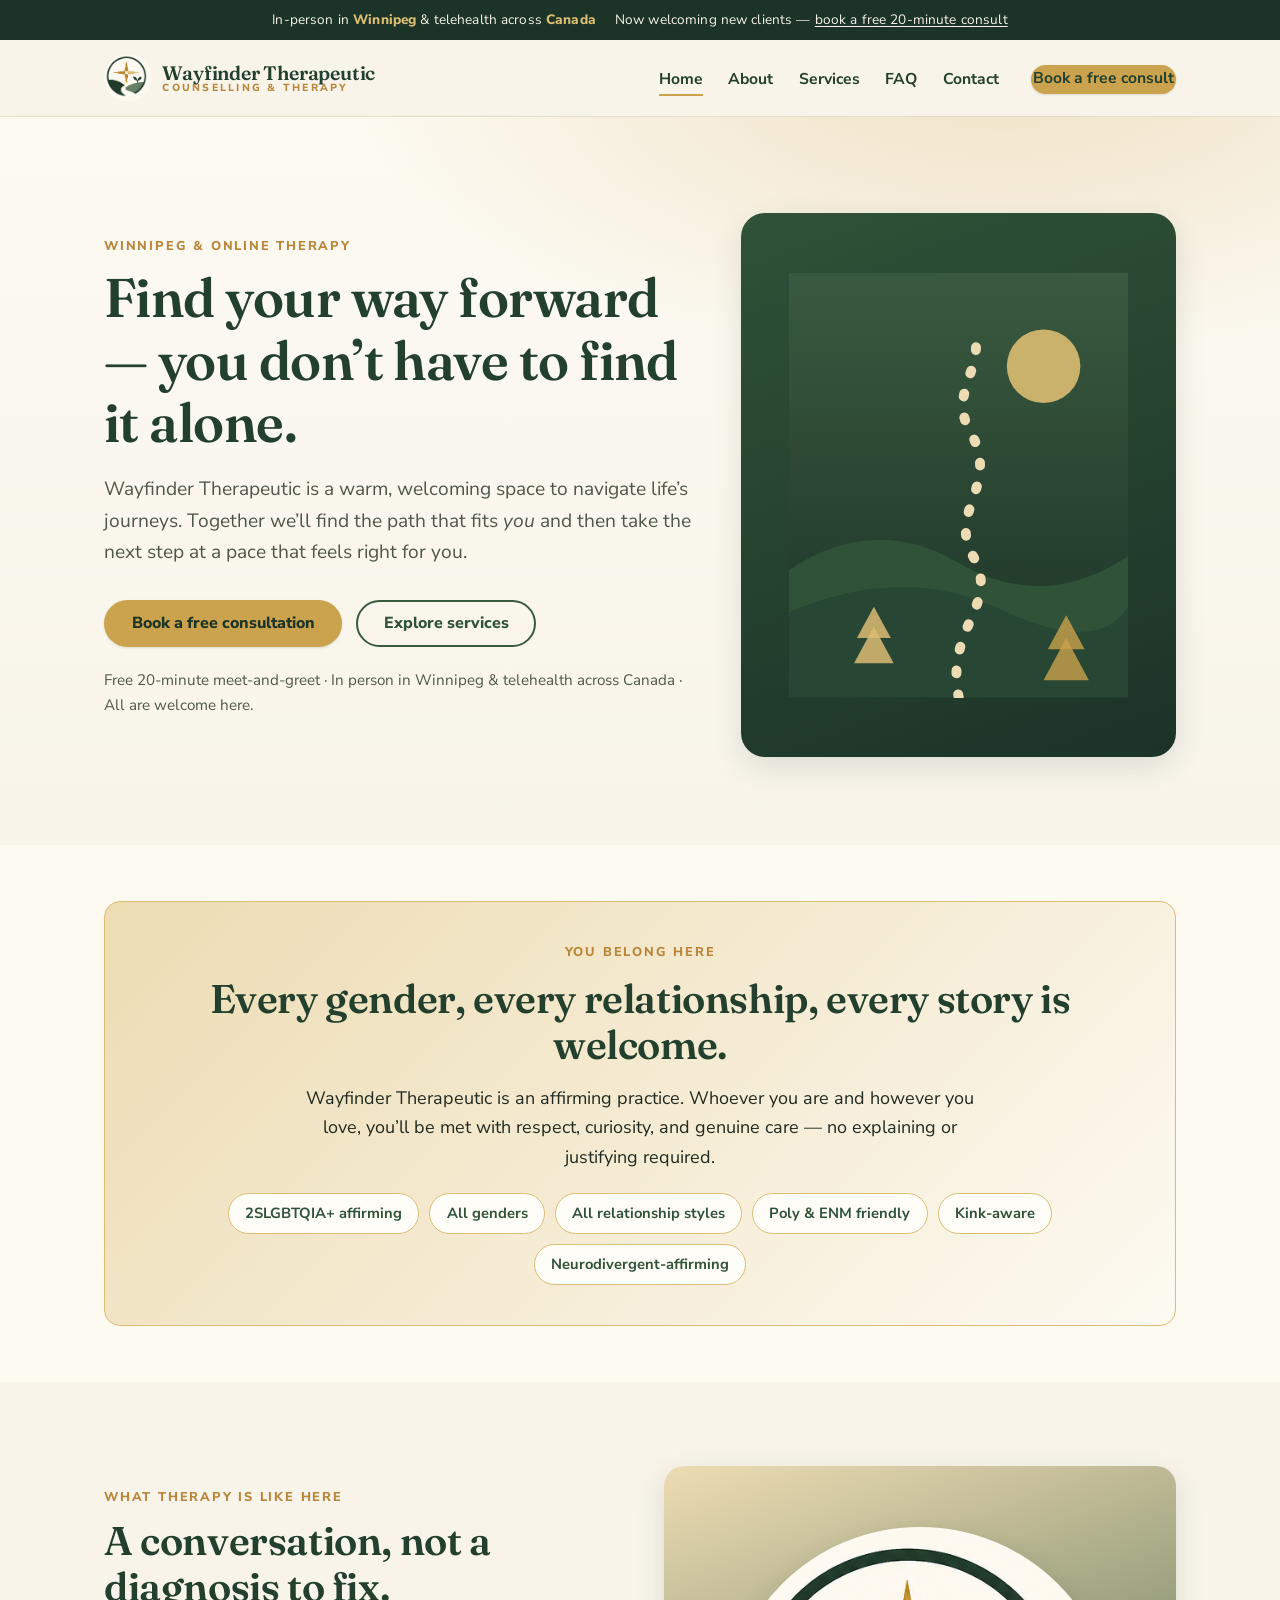
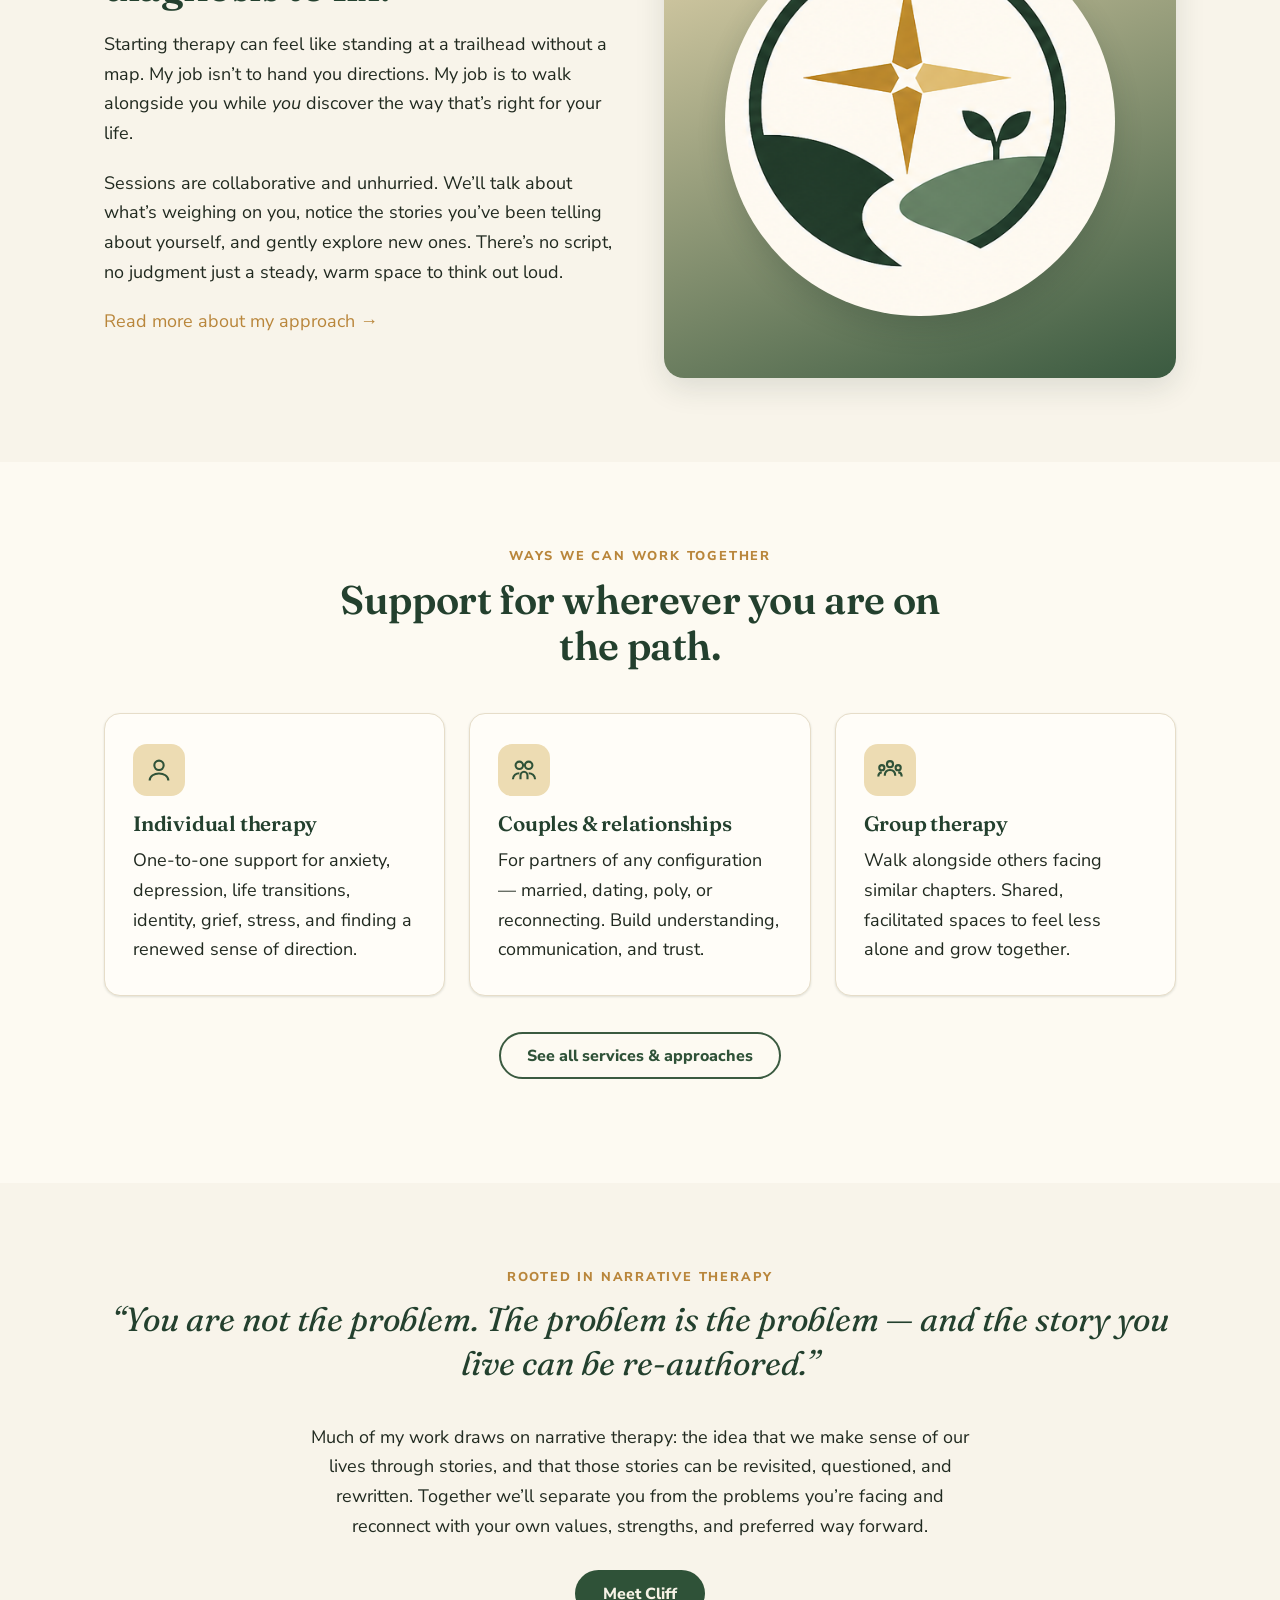
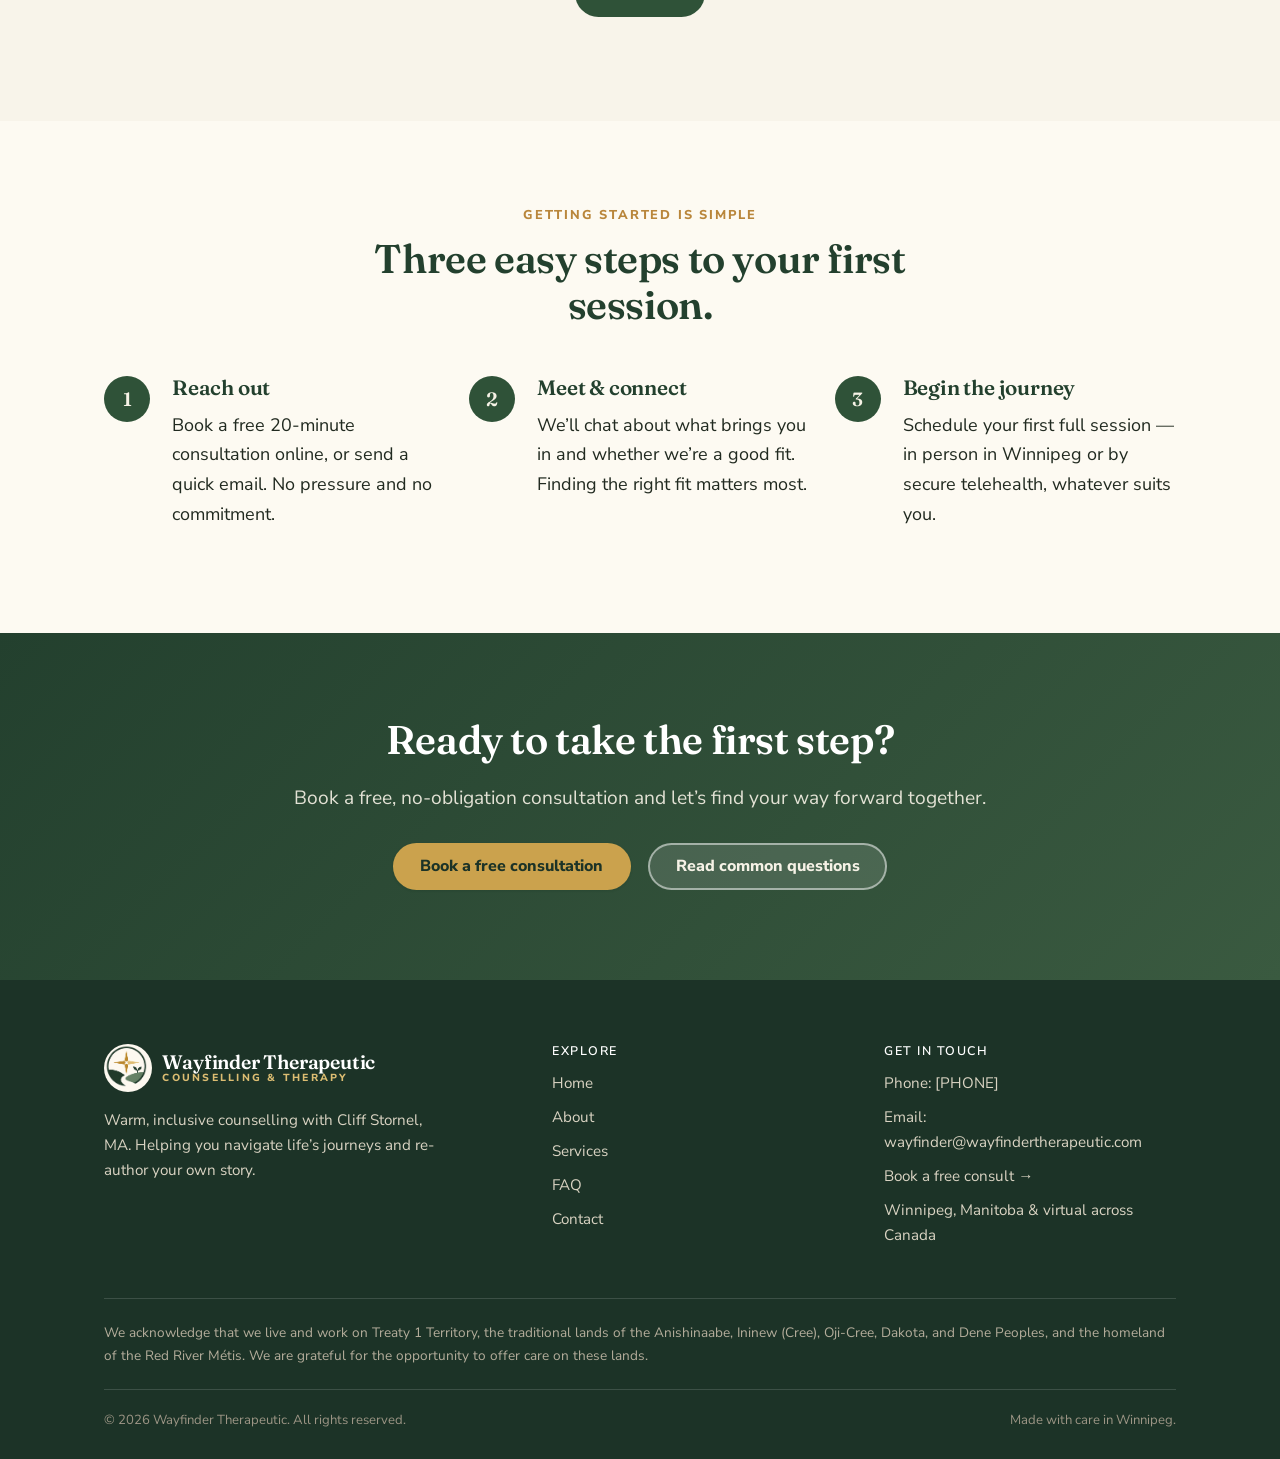
==== index.html @ 777e9e6a "Add files via upload" ====
<!DOCTYPE html>
<html lang="en">
<head>
<meta charset="utf-8">
<meta name="viewport" content="width=device-width, initial-scale=1">
<title>Wayfinder Therapeutic | Counselling in Winnipeg & Online</title>
<meta name="description" content="Warm, inclusive counselling with Cliff Stornel, MA. Find your way forward with individual, couples, and group therapy — in person in Winnipeg or through virtual and telehealth services across Canada. Book a free consultation.">
<link rel="preconnect" href="https://fonts.googleapis.com">
<link rel="preconnect" href="https://fonts.gstatic.com" crossorigin>
<link href="https://fonts.googleapis.com/css2?family=Fraunces:ital,opsz,wght@0,9..144,400;0,9..144,500;0,9..144,600;1,9..144,500&family=Nunito+Sans:wght@400;600;700;800&display=swap" rel="stylesheet">
<link rel="stylesheet" href="css/styles.css">
<link rel="icon" type="image/png" href="Images/wayfinder-therapeutic-emblem-v1.png">
</head>
<body>

<!-- ===== Top bar ===== -->
<div class="topbar">
  <div class="container">
    <span>In-person in <strong>Winnipeg</strong> &amp; telehealth across <strong>Canada</strong></span>
    <span>Now welcoming new clients — <a href="contact.html">book a free 20-minute consult</a></span>
  </div>
</div>

<!-- ===== Header ===== -->
<header class="site-header">
  <div class="container nav">
    <a class="brand" href="index.html" aria-label="Wayfinder Therapeutic home">
      <img class="logo" src="Images/wayfinder-therapeutic-emblem-v1.png" alt="">
      <span class="brand-text">
        <span class="brand-name">Wayfinder Therapeutic</span>
        <span class="brand-tag">Counselling &amp; Therapy</span>
      </span>
    </a>

    <nav aria-label="Primary">
      <button class="nav-toggle" aria-label="Toggle menu" aria-controls="nav-links" aria-expanded="false">
        <svg width="26" height="26" viewBox="0 0 24 24" fill="none" stroke="currentColor" stroke-width="2.2" stroke-linecap="round"><line x1="3" y1="6" x2="21" y2="6"/><line x1="3" y1="12" x2="21" y2="12"/><line x1="3" y1="18" x2="21" y2="18"/></svg>
      </button>
      <ul class="nav-links" id="nav-links">
        <li><a href="index.html">Home</a></li>
        <li><a href="about.html">About</a></li>
        <li><a href="services.html">Services</a></li>
        <li><a href="faq.html">FAQ</a></li>
        <li><a href="contact.html">Contact</a></li>
        <li class="nav-cta"><a class="btn btn-primary" href="contact.html">Book a free consult</a></li>
      </ul>
    </nav>
  </div>
</header>

<main>

<!-- ===== Hero ===== -->
<section class="hero">
  <div class="container hero-grid">
    <div>
      <p class="eyebrow">Winnipeg &amp; Online Therapy</p>
      <h1>Find your way forward — you don&rsquo;t have to find it alone.</h1>
      <p class="lead">Wayfinder Therapeutic is a warm, welcoming space to navigate life&rsquo;s journeys. Together we&rsquo;ll find the path that fits <em>you</em> and then take the next step at a pace that feels right for you.</p>
      <div class="hero-actions">
        <a class="btn btn-primary" href="contact.html">Book a free consultation</a>
        <a class="btn btn-outline" href="services.html">Explore services</a>
      </div>
      <p class="hero-note">Free 20-minute meet-and-greet · In person in Winnipeg &amp; telehealth across Canada · All are welcome here.</p>
    </div>
    <div class="hero-art" aria-hidden="true">
      <!-- Trail / wayfinding motif -->
      <svg viewBox="0 0 240 300" xmlns="http://www.w3.org/2000/svg">
        <defs>
          <linearGradient id="sky" x1="0" y1="0" x2="0" y2="1">
            <stop offset="0" stop-color="#3a5a40"/>
            <stop offset="1" stop-color="#1c3327"/>
          </linearGradient>
        </defs>
        <rect width="240" height="300" fill="url(#sky)"/>
        <circle cx="180" cy="66" r="26" fill="#dcbd72" opacity=".9"/>
        <!-- distant hills -->
        <path d="M0 210 Q60 170 120 205 T240 200 V300 H0 Z" fill="#2f5238"/>
        <path d="M0 240 Q80 205 150 238 T240 235 V300 H0 Z" fill="#274634"/>
        <!-- winding trail -->
        <path d="M120 300 C110 250 150 235 130 200 C112 168 150 150 128 112 C112 84 140 66 130 40"
              fill="none" stroke="#eddcb3" stroke-width="7" stroke-linecap="round" stroke-dasharray="2 15"/>
        <!-- trees -->
        <g fill="#dcbd72">
          <path d="M60 250 l14 26 h-28 z" opacity=".85"/>
          <path d="M60 236 l12 22 h-24 z" opacity=".85"/>
        </g>
        <g fill="#cba24d">
          <path d="M196 258 l16 30 h-32 z" opacity=".8"/>
          <path d="M196 242 l13 24 h-26 z" opacity=".8"/>
        </g>
      </svg>
    </div>
  </div>
</section>

<!-- ===== Visibility / inclusive statement ===== -->
<section class="section-sm bg-soft">
  <div class="container">
    <div class="visibility">
      <p class="eyebrow mb-0">You belong here</p>
      <h2 style="margin:.3em 0 .4em;">Every gender, every relationship, every story is welcome.</h2>
      <p class="measure mx-auto" style="margin-bottom:0;">Wayfinder Therapeutic is an affirming practice. Whoever you are and however you love, you&rsquo;ll be met with respect, curiosity, and genuine care — no explaining or justifying required.</p>
      <div class="badges">
        <span class="badge">2SLGBTQIA+ affirming</span>
        <span class="badge">All genders</span>
        <span class="badge">All relationship styles</span>
        <span class="badge">Poly &amp; ENM friendly</span>
        <span class="badge">Kink-aware</span>
        <span class="badge">Neurodivergent-affirming</span>
      </div>
    </div>
  </div>
</section>

<!-- ===== What therapy is like ===== -->
<section class="bg-cream">
  <div class="container split">
    <div>
      <p class="eyebrow">What therapy is like here</p>
      <h2>A conversation, not a diagnosis to fix.</h2>
      <p>Starting therapy can feel like standing at a trailhead without a map. My job isn&rsquo;t to hand you directions. My job is to walk alongside you while <em>you</em> discover the way that&rsquo;s right for your life.</p>
      <p>Sessions are collaborative and unhurried. We&rsquo;ll talk about what&rsquo;s weighing on you, notice the stories you&rsquo;ve been telling about yourself, and gently explore new ones. There&rsquo;s no script, no judgment just a steady, warm space to think out loud.</p>
      <p><a href="about.html">Read more about my approach &rarr;</a></p>
    </div>
    <div class="split-art">
      <img class="therapy-logo" src="Images/wayfinder-therapeutic-emblem-v1.png" alt="Wayfinder Therapeutic emblem">
    </div>
  </div>
</section>

<!-- ===== Services preview ===== -->
<section class="bg-soft">
  <div class="container">
    <div class="section-head center" style="margin-bottom:44px;">
      <p class="eyebrow">Ways we can work together</p>
      <h2>Support for wherever you are on the path.</h2>
    </div>
    <div class="grid grid-3">
      <div class="card">
        <div class="card-icon" aria-hidden="true">
          <svg viewBox="0 0 24 24" fill="none" stroke="currentColor" stroke-width="1.8"><circle cx="12" cy="8" r="4"/><path d="M4 21c0-4 4-6 8-6s8 2 8 6"/></svg>
        </div>
        <h3>Individual therapy</h3>
        <p>One-to-one support for anxiety, depression, life transitions, identity, grief, stress, and finding a renewed sense of direction.</p>
      </div>
      <div class="card">
        <div class="card-icon" aria-hidden="true">
          <svg viewBox="0 0 24 24" fill="none" stroke="currentColor" stroke-width="1.8"><circle cx="8" cy="8" r="3.2"/><circle cx="16" cy="8" r="3.2"/><path d="M2.5 20c0-3.4 2.8-5.2 5.5-5.2M21.5 20c0-3.4-2.8-5.2-5.5-5.2"/><path d="M12 13.5c1.6 0 3 1.6 3 3.5v3M12 13.5c-1.6 0-3 1.6-3 3.5v3"/></svg>
        </div>
        <h3>Couples &amp; relationships</h3>
        <p>For partners of any configuration — married, dating, poly, or reconnecting. Build understanding, communication, and trust.</p>
      </div>
      <div class="card">
        <div class="card-icon" aria-hidden="true">
          <svg viewBox="0 0 24 24" fill="none" stroke="currentColor" stroke-width="1.8"><circle cx="12" cy="7" r="2.6"/><circle cx="5" cy="10" r="2.2"/><circle cx="19" cy="10" r="2.2"/><path d="M12 12c2.8 0 4.5 2 4.5 5M12 12c-2.8 0-4.5 2-4.5 5M5 14c-1.8 0-3 1.4-3 3.5M19 14c1.8 0 3 1.4 3 3.5"/></svg>
        </div>
        <h3>Group therapy</h3>
        <p>Walk alongside others facing similar chapters. Shared, facilitated spaces to feel less alone and grow together.</p>
      </div>
    </div>
    <p class="center" style="margin-top:36px;"><a class="btn btn-outline" href="services.html">See all services &amp; approaches</a></p>
  </div>
</section>

<!-- ===== Approach / narrative ===== -->
<section class="bg-cream">
  <div class="container center">
    <div class="section-head center mx-auto">
      <p class="eyebrow">Rooted in narrative therapy</p>
    </div>
    <p class="pullquote measure mx-auto">&ldquo;You are not the problem. The problem is the problem — and the story you live can be re-authored.&rdquo;</p>
    <p class="measure mx-auto" style="margin-top:1.4em;">Much of my work draws on narrative therapy: the idea that we make sense of our lives through stories, and that those stories can be revisited, questioned, and rewritten. Together we&rsquo;ll separate you from the problems you&rsquo;re facing and reconnect with your own values, strengths, and preferred way forward.</p>
    <p style="margin-top:1.6em;"><a class="btn btn-solid" href="about.html">Meet Cliff</a></p>
  </div>
</section>

<!-- ===== Steps ===== -->
<section class="bg-soft">
  <div class="container">
    <div class="section-head center mx-auto" style="margin-bottom:48px;">
      <p class="eyebrow">Getting started is simple</p>
      <h2>Three easy steps to your first session.</h2>
    </div>
    <div class="grid grid-3 steps">
      <div class="step">
        <h3>Reach out</h3>
        <p>Book a free 20-minute consultation online, or send a quick email. No pressure and no commitment.</p>
      </div>
      <div class="step">
        <h3>Meet &amp; connect</h3>
        <p>We&rsquo;ll chat about what brings you in and whether we&rsquo;re a good fit. Finding the right fit matters most.</p>
      </div>
      <div class="step">
        <h3>Begin the journey</h3>
        <p>Schedule your first full session — in person in Winnipeg or by secure telehealth, whatever suits you.</p>
      </div>
    </div>
  </div>
</section>

<!-- ===== CTA band ===== -->
<section class="bg-band cta-band">
  <div class="container">
    <h2>Ready to take the first step?</h2>
    <p class="lead measure mx-auto" style="color:rgba(246,242,230,.9);">Book a free, no-obligation consultation and let&rsquo;s find your way forward together.</p>
    <div style="margin-top:1.2em;">
      <a class="btn btn-primary" href="contact.html">Book a free consultation</a>
      <a class="btn btn-ghost-light" href="faq.html">Read common questions</a>
    </div>
  </div>
</section>

</main>

<!-- ===== Footer ===== -->
<footer class="site-footer">
  <div class="container">
    <div class="footer-grid">
      <div>
        <a class="brand" href="index.html" style="margin-bottom:16px;">
          <img class="logo" src="Images/wayfinder-therapeutic-emblem-v1.png" alt="">
          <span class="brand-text"><span class="brand-name">Wayfinder Therapeutic</span><span class="brand-tag">Counselling &amp; Therapy</span></span>
        </a>
        <p style="max-width:38ch;">Warm, inclusive counselling with Cliff Stornel, MA. Helping you navigate life&rsquo;s journeys and re-author your own story.</p>
      </div>
      <div>
        <h4>Explore</h4>
        <ul class="footer-links">
          <li><a href="index.html">Home</a></li>
          <li><a href="about.html">About</a></li>
          <li><a href="services.html">Services</a></li>
          <li><a href="faq.html">FAQ</a></li>
          <li><a href="contact.html">Contact</a></li>
        </ul>
      </div>
      <div>
        <h4>Get in touch</h4>
        <ul class="footer-links">
          <li>Phone: <a href="tel:+10000000000">[PHONE]</a></li>
          <li>Email: <a href="mailto:wayfinder@wayfindertherapeutic.com">wayfinder@wayfindertherapeutic.com</a></li>
          <li><a href="contact.html">Book a free consult &rarr;</a></li>
          <li>Winnipeg, Manitoba &amp; virtual across Canada</li>
        </ul>
      </div>
    </div>
    <p class="footer-ack">We acknowledge that we live and work on Treaty 1 Territory, the traditional lands of the Anishinaabe, Ininew (Cree), Oji-Cree, Dakota, and Dene Peoples, and the homeland of the Red River Métis. We are grateful for the opportunity to offer care on these lands.</p>
    <div class="footer-bottom">
      <span>&copy; 2026 Wayfinder Therapeutic. All rights reserved.</span>
      <span>Made with care in Winnipeg.</span>
    </div>
  </div>
</footer>

<script src="js/main.js"></script>
</body>
</html>
---- css/styles.css ----
/* ============================================================
   Wayfinder Therapeutic — shared styles
   Palette: Forest & Gold (deep forest green + warm gold/sand)
   ============================================================ */

:root {
  /* Brand colors */
  --forest-900: #1c3327;
  --forest-800: #23402e;
  --forest-700: #2f5238;
  --forest-600: #3a5a40;
  --forest-500: #4a6d51;
  --gold-600:   #b9863b;
  --gold-500:   #cba24d;
  --gold-400:   #dcbd72;
  --gold-200:   #eddcb3;

  /* Neutrals / surfaces */
  --cream:      #f8f4ea;
  --cream-soft: #fdfaf2;
  --card:       #fffdf8;
  --line:       #e6ddc9;

  /* Text */
  --ink:        #212a20;
  --ink-soft:   #4f574a;
  --ink-invert: #f6f2e6;

  /* Effects */
  --shadow-sm: 0 1px 3px rgba(28, 51, 39, .08), 0 1px 2px rgba(28, 51, 39, .06);
  --shadow-md: 0 10px 30px rgba(28, 51, 39, .12);
  --radius:    16px;
  --radius-sm: 10px;
  --maxw:      1120px;

  --font-serif: "Fraunces", Georgia, "Times New Roman", serif;
  --font-sans:  "Nunito Sans", -apple-system, BlinkMacSystemFont, "Segoe UI", Roboto, Helvetica, Arial, sans-serif;
}

/* ---------- Base ---------- */
* { box-sizing: border-box; }

html { scroll-behavior: smooth; }

body {
  margin: 0;
  font-family: var(--font-sans);
  color: var(--ink);
  background: var(--cream);
  line-height: 1.65;
  font-size: 18px;
  -webkit-font-smoothing: antialiased;
}

h1, h2, h3, h4 {
  font-family: var(--font-serif);
  font-weight: 600;
  color: var(--forest-800);
  line-height: 1.15;
  margin: 0 0 .5em;
  letter-spacing: -0.01em;
}

h1 { font-size: clamp(2.1rem, 5vw, 3.4rem); }
h2 { font-size: clamp(1.7rem, 3.6vw, 2.5rem); }
h3 { font-size: 1.3rem; }

p { margin: 0 0 1.1em; }

a { color: var(--gold-600); text-decoration: none; }
a:hover { text-decoration: underline; }

img { max-width: 100%; display: block; }

.container {
  width: 100%;
  max-width: var(--maxw);
  margin: 0 auto;
  padding: 0 24px;
}

.eyebrow {
  font-family: var(--font-sans);
  text-transform: uppercase;
  letter-spacing: .14em;
  font-size: .8rem;
  font-weight: 800;
  color: var(--gold-600);
  margin: 0 0 .8em;
}

.lead { font-size: 1.2rem; color: var(--ink-soft); }

.center { text-align: center; }
.measure { max-width: 62ch; }
.measure-narrow { max-width: 48ch; }
.mx-auto { margin-left: auto; margin-right: auto; }

/* ---------- Buttons ---------- */
.btn {
  display: inline-flex;
  align-items: center;
  gap: .5em;
  font-family: var(--font-sans);
  font-weight: 800;
  font-size: 1rem;
  padding: .85em 1.6em;
  border-radius: 999px;
  border: 2px solid transparent;
  cursor: pointer;
  transition: transform .15s ease, background .2s ease, color .2s ease, box-shadow .2s ease;
  text-decoration: none;
  line-height: 1;
}
.btn:hover { text-decoration: none; transform: translateY(-2px); }

.btn-primary {
  background: var(--gold-500);
  color: var(--forest-900);
  box-shadow: var(--shadow-sm);
}
.btn-primary:hover { background: var(--gold-400); }

.btn-solid {
  background: var(--forest-700);
  color: var(--ink-invert);
}
.btn-solid:hover { background: var(--forest-600); }

.btn-outline {
  background: transparent;
  color: var(--forest-700);
  border-color: var(--forest-600);
}
.btn-outline:hover { background: var(--forest-700); color: var(--ink-invert); }

.btn-ghost-light {
  background: rgba(255,255,255,.12);
  color: var(--ink-invert);
  border-color: rgba(255,255,255,.5);
}
.btn-ghost-light:hover { background: rgba(255,255,255,.22); }

/* ---------- Top bar ---------- */
.topbar {
  background: var(--forest-900);
  color: var(--ink-invert);
  font-size: .85rem;
  letter-spacing: .01em;
}
.topbar .container {
  display: flex;
  flex-wrap: wrap;
  gap: .4em 1.4em;
  align-items: center;
  justify-content: center;
  padding-top: 9px;
  padding-bottom: 9px;
  text-align: center;
}
.topbar strong { color: var(--gold-400); font-weight: 800; }
.topbar a { color: var(--ink-invert); text-decoration: underline; text-underline-offset: 2px; }

/* ---------- Header / Nav ---------- */
.site-header {
  position: sticky;
  top: 0;
  z-index: 50;
  background: rgba(248, 244, 234, .92);
  backdrop-filter: blur(8px);
  border-bottom: 1px solid var(--line);
}
.nav {
  display: flex;
  align-items: center;
  justify-content: space-between;
  gap: 1rem;
  padding-top: 14px;
  padding-bottom: 14px;
}
.brand {
  display: flex;
  align-items: center;
  gap: .65rem;
  text-decoration: none;
  color: var(--forest-800);
}
.brand:hover { text-decoration: none; }
.brand .logo {
  width: 48px;
  height: 48px;
  flex: none;
  object-fit: cover;
  border-radius: 50%;
}
.brand-text { display: flex; flex-direction: column; line-height: 1.05; }
.brand-name {
  font-family: var(--font-serif);
  font-weight: 600;
  font-size: 1.22rem;
  color: var(--forest-800);
  letter-spacing: -0.01em;
}
.brand-tag {
  font-size: .64rem;
  text-transform: uppercase;
  letter-spacing: .22em;
  color: var(--gold-600);
  font-weight: 800;
}

.nav-links {
  display: flex;
  align-items: center;
  gap: 1.6rem;
  list-style: none;
  margin: 0;
  padding: 0;
}
.nav-links a {
  color: var(--forest-800);
  font-weight: 700;
  font-size: .98rem;
  text-decoration: none;
  padding: .3em 0;
  border-bottom: 2px solid transparent;
}
.nav-links a:hover { border-bottom-color: var(--gold-500); text-decoration: none; }
.nav-links a.active { border-bottom-color: var(--gold-500); }

.nav-cta { margin-left: .4rem; }

.nav-toggle {
  display: none;
  background: none;
  border: 0;
  cursor: pointer;
  padding: 8px;
  color: var(--forest-800);
}
.nav-toggle svg { display: block; }

/* ---------- Sections ---------- */
section { padding: 84px 0; }
.section-sm { padding: 56px 0; }
.bg-cream { background: var(--cream); }
.bg-soft  { background: var(--cream-soft); }
.bg-forest{ background: var(--forest-800); color: var(--ink-invert); }
.bg-forest h1, .bg-forest h2, .bg-forest h3 { color: #fff; }
.bg-band  { background: linear-gradient(135deg, var(--forest-800), var(--forest-600)); color: var(--ink-invert); }
.bg-band h2 { color: #fff; }

.section-head { max-width: 60ch; }
.section-head.center { margin-left: auto; margin-right: auto; }

/* ---------- Hero ---------- */
.hero {
  position: relative;
  padding: 96px 0 88px;
  background:
    radial-gradient(1100px 500px at 78% -8%, rgba(203,162,77,.28), transparent 60%),
    linear-gradient(180deg, var(--cream-soft), var(--cream));
  overflow: hidden;
}
.hero-grid {
  display: grid;
  grid-template-columns: 1.15fr .85fr;
  gap: 48px;
  align-items: center;
}
.hero h1 { margin-bottom: .35em; }
.hero .lead { margin-bottom: 1.6em; }
.hero-actions { display: flex; flex-wrap: wrap; gap: 14px; }
.hero-note { margin-top: 1.4em; font-size: .95rem; color: var(--ink-soft); }

.hero-art {
  position: relative;
  aspect-ratio: 4 / 5;
  border-radius: 24px;
  background: linear-gradient(160deg, var(--forest-700), var(--forest-900));
  box-shadow: var(--shadow-md);
  display: grid;
  place-items: center;
  overflow: hidden;
}
.hero-art svg { width: 78%; height: auto; }

/* ---------- Cards / grids ---------- */
.grid { display: grid; gap: 24px; }
.grid-3 { grid-template-columns: repeat(3, 1fr); }
.grid-2 { grid-template-columns: repeat(2, 1fr); }

.card {
  background: var(--card);
  border: 1px solid var(--line);
  border-radius: var(--radius);
  padding: 30px 28px;
  box-shadow: var(--shadow-sm);
}
.card h3 { margin-top: .2em; }
.card p:last-child { margin-bottom: 0; }

.card-icon {
  width: 52px; height: 52px;
  border-radius: 14px;
  background: var(--gold-200);
  color: var(--forest-700);
  display: grid; place-items: center;
  margin-bottom: 16px;
}
.card-icon svg { width: 28px; height: 28px; }

/* Feature list with checkmarks */
.check-list { list-style: none; margin: 0; padding: 0; }
.check-list li {
  position: relative;
  padding-left: 2em;
  margin-bottom: .8em;
}
.check-list li::before {
  content: "";
  position: absolute;
  left: 0; top: .35em;
  width: 20px; height: 20px;
  background: var(--gold-500);
  border-radius: 50%;
  box-shadow: inset 0 0 0 2px var(--gold-500);
}
.check-list li::after {
  content: "";
  position: absolute;
  left: 6px; top: .58em;
  width: 8px; height: 4px;
  border-left: 2px solid var(--forest-900);
  border-bottom: 2px solid var(--forest-900);
  transform: rotate(-45deg);
}

/* Inclusive / visibility statement */
.visibility {
  background: linear-gradient(135deg, var(--gold-200), var(--cream-soft));
  border: 1px solid var(--gold-400);
  border-radius: var(--radius);
  padding: 40px;
  text-align: center;
}
.badges {
  display: flex;
  flex-wrap: wrap;
  gap: 10px;
  justify-content: center;
  margin-top: 20px;
}
.badge {
  background: var(--card);
  border: 1px solid var(--gold-400);
  color: var(--forest-700);
  border-radius: 999px;
  padding: .5em 1.1em;
  font-weight: 700;
  font-size: .92rem;
}

/* Steps */
.steps { counter-reset: step; }
.step { position: relative; padding-left: 68px; }
.step::before {
  counter-increment: step;
  content: counter(step);
  position: absolute;
  left: 0; top: 0;
  width: 46px; height: 46px;
  border-radius: 50%;
  background: var(--forest-700);
  color: var(--ink-invert);
  font-family: var(--font-serif);
  font-weight: 600;
  display: grid; place-items: center;
  font-size: 1.2rem;
}

/* Split two-column content */
.split {
  display: grid;
  grid-template-columns: 1fr 1fr;
  gap: 48px;
  align-items: center;
}
.split-art {
  aspect-ratio: 1/1;
  border-radius: 20px;
  background: linear-gradient(160deg, var(--gold-200), var(--forest-600));
  box-shadow: var(--shadow-md);
  display: grid; place-items: center;
  overflow: hidden;
}
.split-art svg { width: 62%; height: auto; }
.split-art .therapy-logo {
  width: 76%;
  height: auto;
  border-radius: 50%;
  box-shadow: 0 12px 28px rgba(28, 51, 39, .2);
}

/* Stat / pull quote */
.pullquote {
  font-family: var(--font-serif);
  font-size: clamp(1.5rem, 3vw, 2.1rem);
  color: var(--forest-800);
  line-height: 1.3;
  font-style: italic;
}

/* ---------- FAQ accordion ---------- */
.faq-list { max-width: 780px; margin: 0 auto; }
.faq-item {
  background: var(--card);
  border: 1px solid var(--line);
  border-radius: var(--radius-sm);
  margin-bottom: 14px;
  overflow: hidden;
}
.faq-q {
  width: 100%;
  text-align: left;
  background: none;
  border: 0;
  cursor: pointer;
  font-family: var(--font-serif);
  font-size: 1.15rem;
  font-weight: 600;
  color: var(--forest-800);
  padding: 20px 56px 20px 24px;
  position: relative;
}
.faq-q::after {
  content: "+";
  position: absolute;
  right: 22px; top: 50%;
  transform: translateY(-50%);
  font-family: var(--font-sans);
  font-size: 1.6rem;
  color: var(--gold-600);
  transition: transform .2s ease;
  line-height: 1;
}
.faq-item.open .faq-q::after { transform: translateY(-50%) rotate(45deg); }
.faq-a {
  max-height: 0;
  overflow: hidden;
  transition: max-height .3s ease;
}
.faq-a-inner { padding: 0 24px 22px; color: var(--ink-soft); }
.faq-a p:last-child { margin-bottom: 0; }

/* ---------- Contact ---------- */
.contact-grid {
  display: grid;
  grid-template-columns: 1fr 1fr;
  gap: 40px;
}
.contact-methods { list-style: none; margin: 0 0 24px; padding: 0; }
.contact-methods li {
  display: flex;
  gap: 16px;
  align-items: flex-start;
  padding: 16px 0;
  border-bottom: 1px solid var(--line);
}
.contact-methods li:last-child { border-bottom: 0; }
.contact-methods .ci {
  flex: none;
  width: 44px; height: 44px;
  border-radius: 12px;
  background: var(--gold-200);
  color: var(--forest-700);
  display: grid; place-items: center;
}
.contact-methods .ci svg { width: 22px; height: 22px; }
.contact-methods .cl { font-weight: 800; color: var(--forest-800); display: block; }

.placeholder {
  background: var(--gold-200);
  border-radius: 4px;
  padding: 0 .35em;
  font-weight: 700;
  color: var(--gold-600);
}

.form-panel {
  background: var(--card);
  border: 1px solid var(--line);
  border-radius: var(--radius);
  padding: 32px;
  box-shadow: var(--shadow-sm);
}
.field { margin-bottom: 18px; }
.field label { display: block; font-weight: 700; margin-bottom: 6px; font-size: .95rem; }
.field input, .field textarea {
  width: 100%;
  font-family: inherit;
  font-size: 1rem;
  padding: 12px 14px;
  border: 1px solid var(--line);
  border-radius: 10px;
  background: var(--cream-soft);
  color: var(--ink);
}
.field input:focus, .field textarea:focus {
  outline: 2px solid var(--gold-500);
  outline-offset: 1px;
  border-color: var(--gold-500);
}
.field textarea { min-height: 130px; resize: vertical; }

/* ---------- CTA band ---------- */
.cta-band { text-align: center; }
.cta-band .btn { margin: 6px; }

/* ---------- Page hero (interior) ---------- */
.page-hero {
  background:
    radial-gradient(900px 420px at 85% -20%, rgba(203,162,77,.25), transparent 60%),
    linear-gradient(180deg, var(--cream-soft), var(--cream));
  padding: 72px 0 56px;
  border-bottom: 1px solid var(--line);
}
.page-hero .lead { max-width: 58ch; }

/* ---------- Footer ---------- */
.site-footer {
  background: var(--forest-900);
  color: #d9d3c2;
  padding: 64px 0 28px;
  font-size: .95rem;
}
.footer-grid {
  display: grid;
  grid-template-columns: 1.4fr 1fr 1fr;
  gap: 40px;
  margin-bottom: 40px;
}
.site-footer h4 {
  color: #fff;
  font-family: var(--font-sans);
  text-transform: uppercase;
  letter-spacing: .12em;
  font-size: .78rem;
  margin-bottom: 1em;
}
.site-footer a { color: var(--gold-400); }
.site-footer .brand-name { color: #fff; }
.site-footer .brand-tag { color: var(--gold-400); }
.footer-links { list-style: none; margin: 0; padding: 0; }
.footer-links li { margin-bottom: .6em; }
.footer-links a { color: #d9d3c2; }
.footer-links a:hover { color: #fff; }
.footer-ack {
  border-top: 1px solid rgba(255,255,255,.14);
  padding-top: 22px;
  font-size: .85rem;
  color: #b4ad9b;
  line-height: 1.7;
}
.footer-bottom {
  display: flex;
  flex-wrap: wrap;
  gap: 8px 20px;
  justify-content: space-between;
  border-top: 1px solid rgba(255,255,255,.14);
  padding-top: 20px;
  margin-top: 22px;
  font-size: .82rem;
  color: #9c9585;
}

/* ---------- Utilities ---------- */
.mt-0 { margin-top: 0; }
.mb-0 { margin-bottom: 0; }
.stack > * + * { margin-top: 1rem; }

/* ---------- Responsive ---------- */
@media (max-width: 900px) {
  body { font-size: 17px; }
  section { padding: 64px 0; }
  .hero { padding: 64px 0 56px; }
  .hero-grid { grid-template-columns: 1fr; gap: 36px; }
  .hero-art { max-width: 360px; margin: 0 auto; width: 100%; }
  .split { grid-template-columns: 1fr; gap: 32px; }
  .split-art { max-width: 380px; margin: 0 auto; width: 100%; }
  .grid-3 { grid-template-columns: 1fr; }
  .grid-2 { grid-template-columns: 1fr; }
  .contact-grid { grid-template-columns: 1fr; gap: 32px; }
  .footer-grid { grid-template-columns: 1fr; gap: 28px; }

  .nav-toggle { display: inline-flex; }
  .nav-links {
    position: absolute;
    top: 100%;
    left: 0; right: 0;
    flex-direction: column;
    align-items: stretch;
    gap: 0;
    background: var(--cream-soft);
    border-bottom: 1px solid var(--line);
    box-shadow: var(--shadow-md);
    padding: 8px 24px 20px;
    display: none;
  }
  .nav-links.open { display: flex; }
  .nav-links a { padding: 12px 0; border-bottom: 1px solid var(--line); }
  .nav-links a:hover { border-bottom-color: var(--line); }
  .nav-links .nav-cta { margin: 14px 0 0; }
  .nav-links .nav-cta .btn { width: 100%; justify-content: center; }
}

@media (prefers-reduced-motion: reduce) {
  * { scroll-behavior: auto; }
  .btn:hover { transform: none; }
}
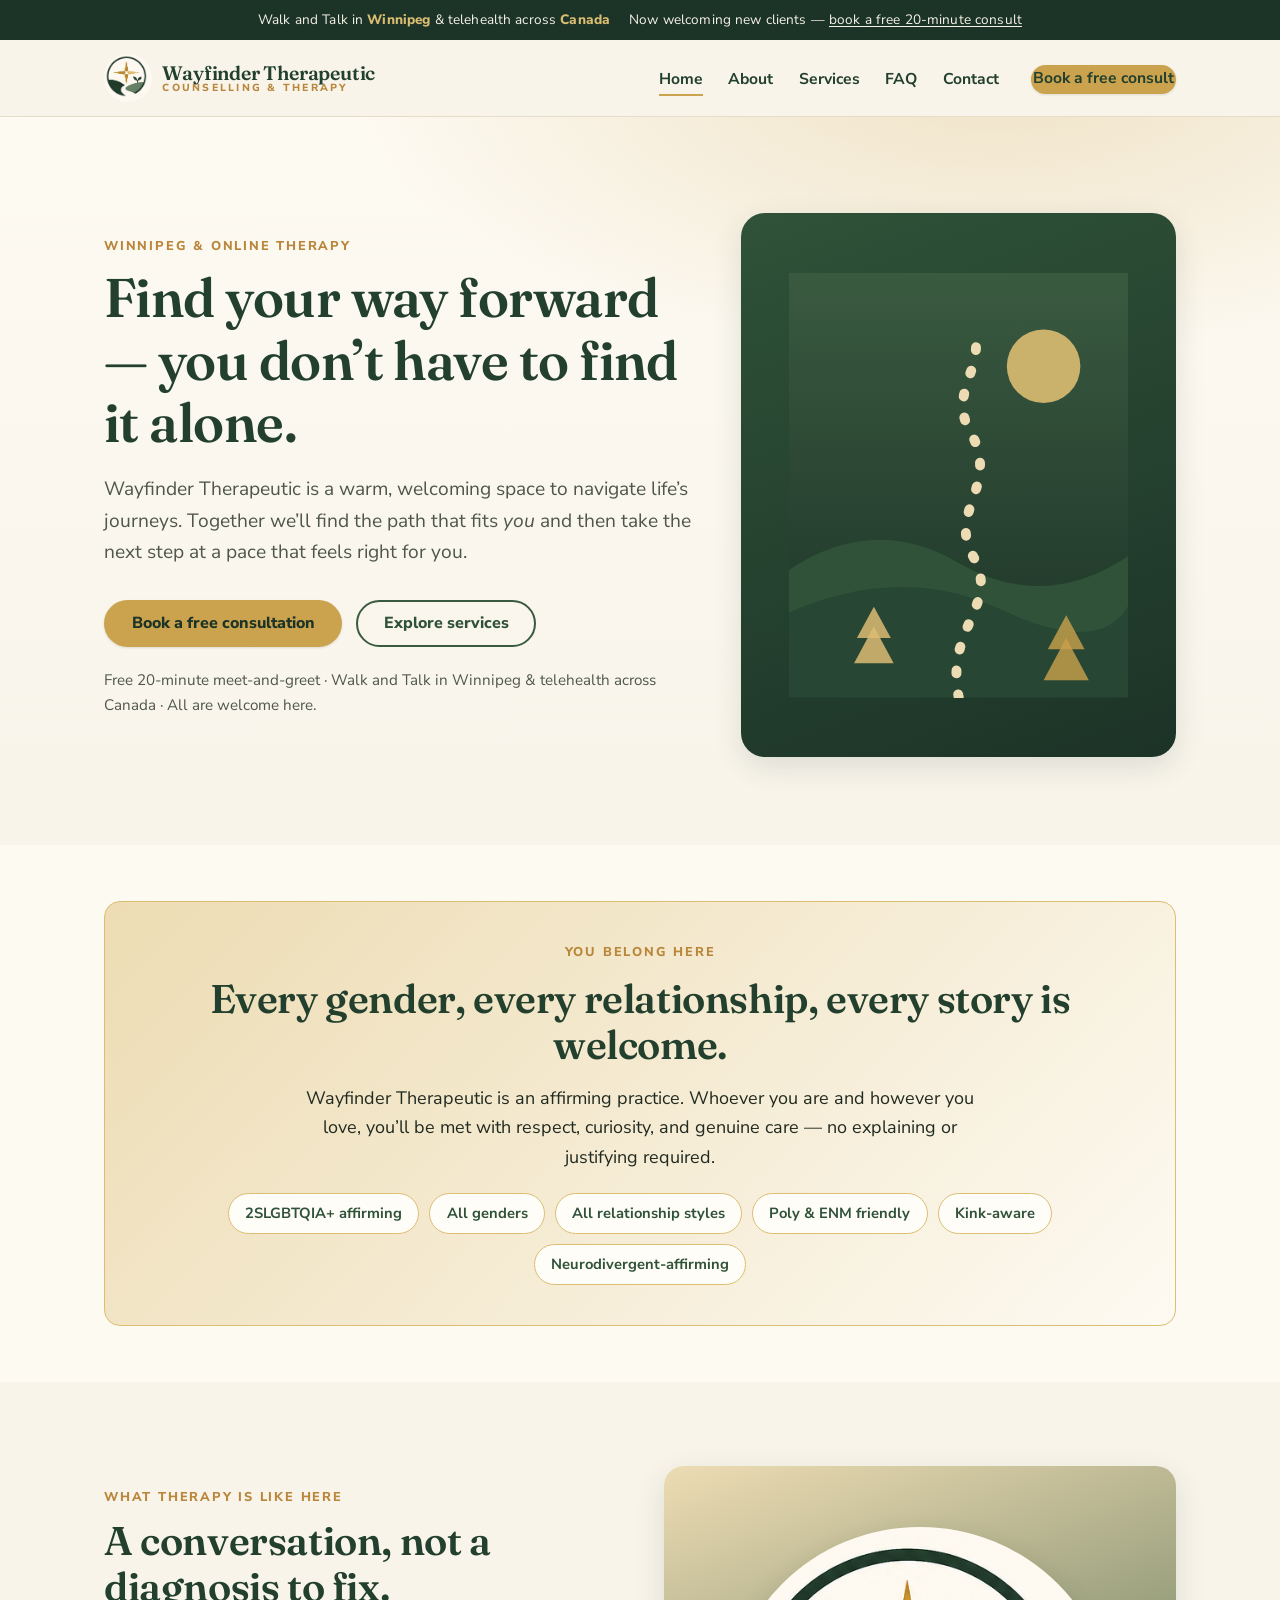
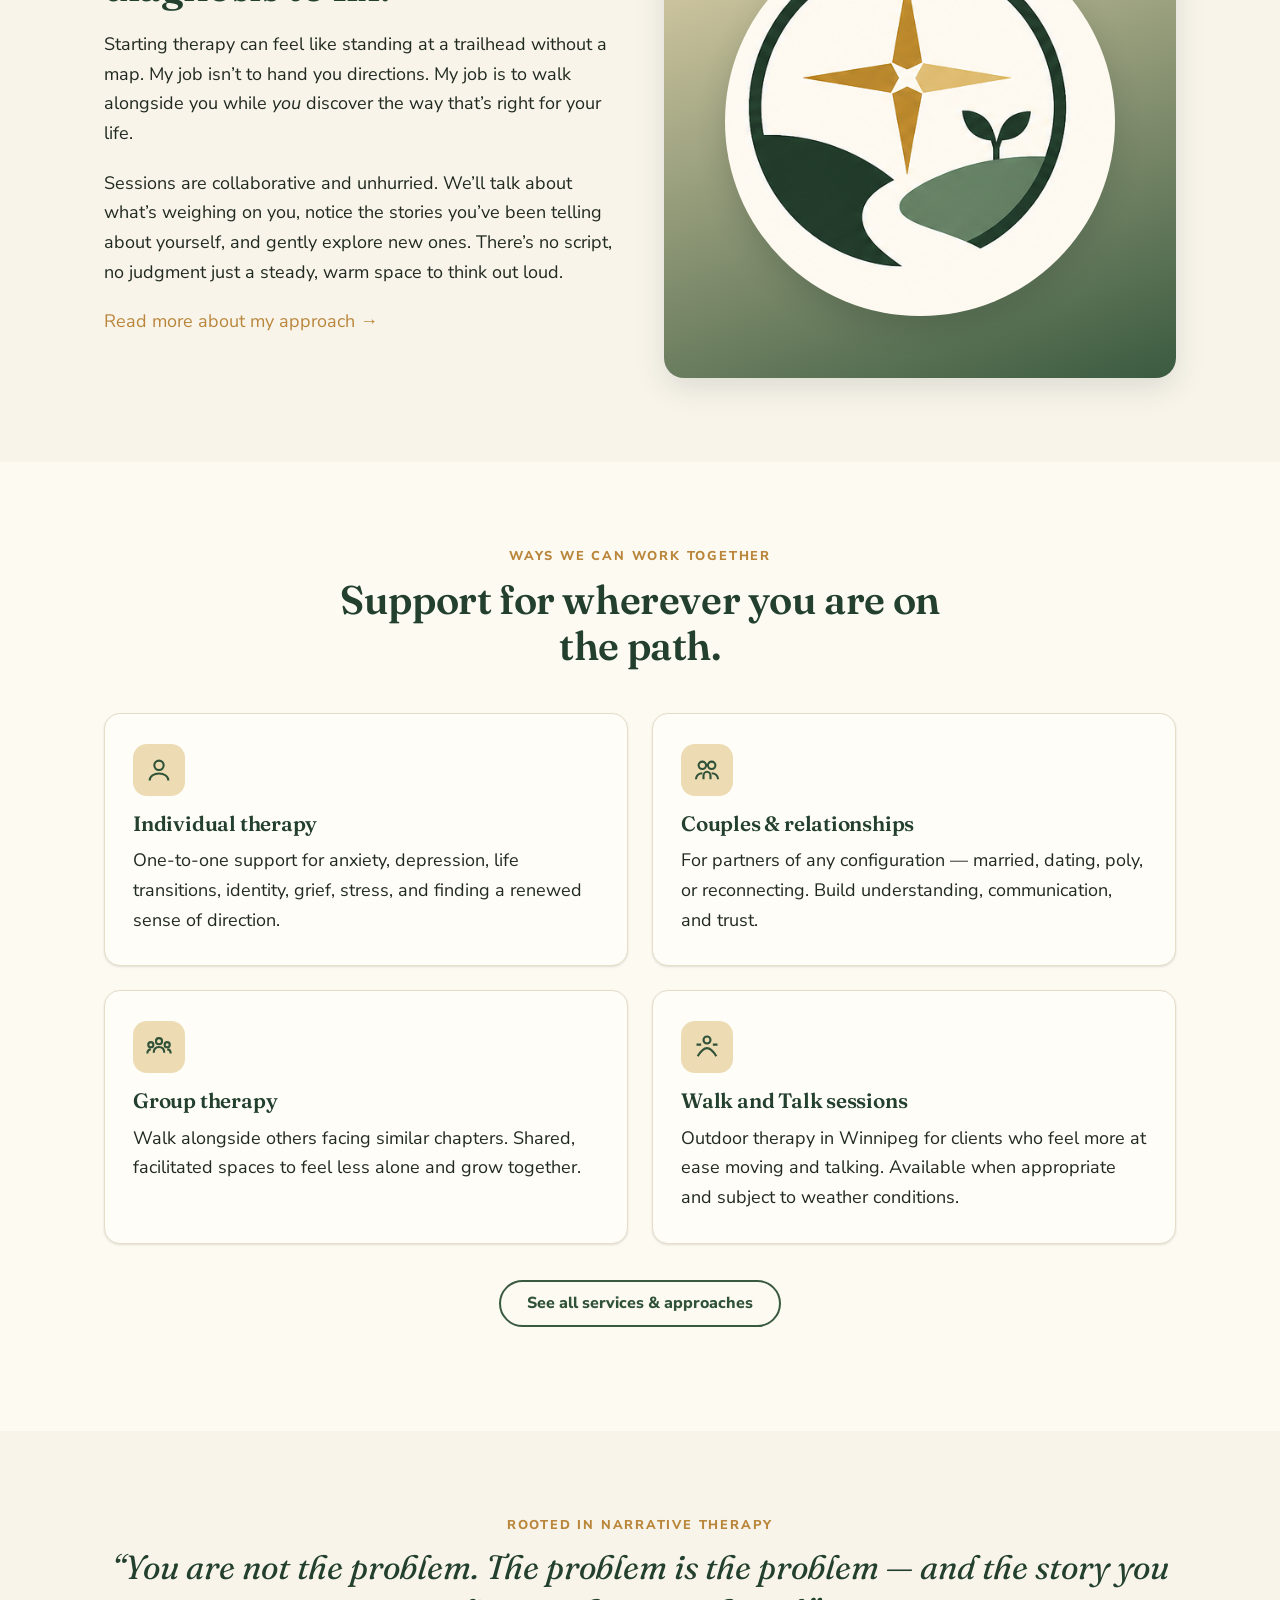
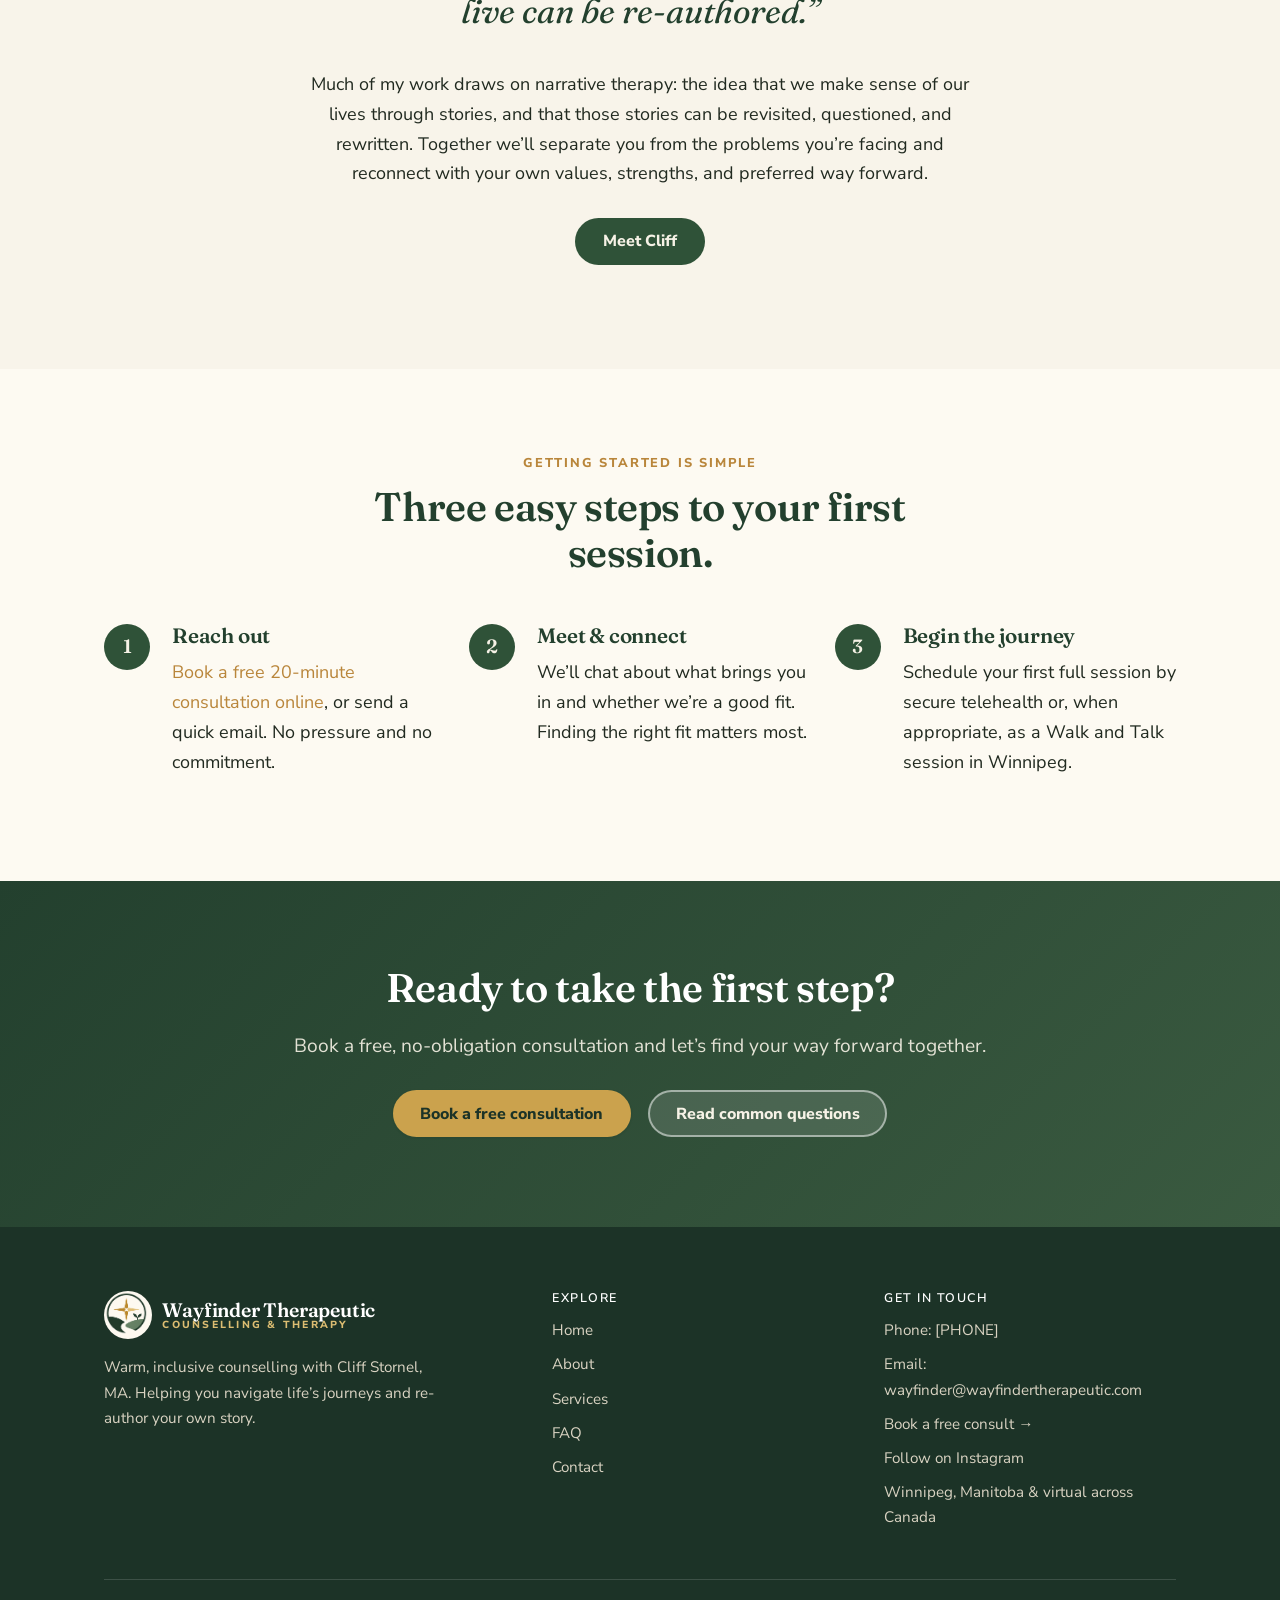
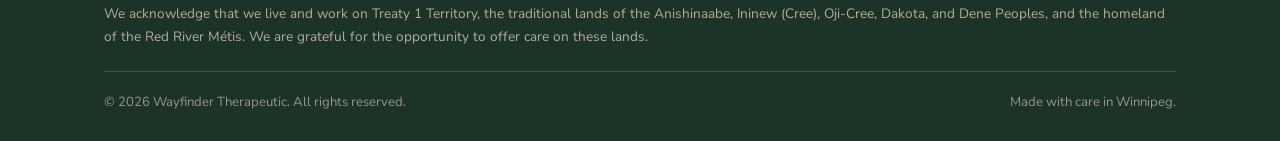
==== commit fbf42791: "Add files via upload" ====
--- a/index.html
+++ b/index.html
@@ -4,7 +4,7 @@
 <meta charset="utf-8">
 <meta name="viewport" content="width=device-width, initial-scale=1">
 <title>Wayfinder Therapeutic | Counselling in Winnipeg & Online</title>
-<meta name="description" content="Warm, inclusive counselling with Cliff Stornel, MA. Find your way forward with individual, couples, and group therapy — in person in Winnipeg or through virtual and telehealth services across Canada. Book a free consultation.">
+<meta name="description" content="Warm, inclusive counselling with Cliff Stornel, MA. Find your way forward through virtual therapy across Canada or Walk and Talk sessions in Winnipeg. Book a free consultation.">
 <link rel="preconnect" href="https://fonts.googleapis.com">
 <link rel="preconnect" href="https://fonts.gstatic.com" crossorigin>
 <link href="https://fonts.googleapis.com/css2?family=Fraunces:ital,opsz,wght@0,9..144,400;0,9..144,500;0,9..144,600;1,9..144,500&family=Nunito+Sans:wght@400;600;700;800&display=swap" rel="stylesheet">
@@ -16,8 +16,8 @@
 <!-- ===== Top bar ===== -->
 <div class="topbar">
   <div class="container">
-    <span>In-person in <strong>Winnipeg</strong> &amp; telehealth across <strong>Canada</strong></span>
-    <span>Now welcoming new clients — <a href="contact.html">book a free 20-minute consult</a></span>
+    <span>Walk and Talk in <strong>Winnipeg</strong> &amp; telehealth across <strong>Canada</strong></span>
+    <span>Now welcoming new clients — <a href="https://wayfindertherapeutic.janeapp.com" target="_blank" rel="noopener">book a free 20-minute consult</a></span>
   </div>
 </div>
 
@@ -42,7 +42,7 @@
         <li><a href="services.html">Services</a></li>
         <li><a href="faq.html">FAQ</a></li>
         <li><a href="contact.html">Contact</a></li>
-        <li class="nav-cta"><a class="btn btn-primary" href="contact.html">Book a free consult</a></li>
+        <li class="nav-cta"><a class="btn btn-primary" href="https://wayfindertherapeutic.janeapp.com" target="_blank" rel="noopener">Book a free consult</a></li>
       </ul>
     </nav>
   </div>
@@ -58,10 +58,10 @@
       <h1>Find your way forward — you don&rsquo;t have to find it alone.</h1>
       <p class="lead">Wayfinder Therapeutic is a warm, welcoming space to navigate life&rsquo;s journeys. Together we&rsquo;ll find the path that fits <em>you</em> and then take the next step at a pace that feels right for you.</p>
       <div class="hero-actions">
-        <a class="btn btn-primary" href="contact.html">Book a free consultation</a>
+        <a class="btn btn-primary" href="https://wayfindertherapeutic.janeapp.com" target="_blank" rel="noopener">Book a free consultation</a>
         <a class="btn btn-outline" href="services.html">Explore services</a>
       </div>
-      <p class="hero-note">Free 20-minute meet-and-greet · In person in Winnipeg &amp; telehealth across Canada · All are welcome here.</p>
+      <p class="hero-note">Free 20-minute meet-and-greet · Walk and Talk in Winnipeg &amp; telehealth across Canada · All are welcome here.</p>
     </div>
     <div class="hero-art" aria-hidden="true">
       <!-- Trail / wayfinding motif -->
@@ -136,7 +136,7 @@
       <p class="eyebrow">Ways we can work together</p>
       <h2>Support for wherever you are on the path.</h2>
     </div>
-    <div class="grid grid-3">
+    <div class="grid grid-2">
       <div class="card">
         <div class="card-icon" aria-hidden="true">
           <svg viewBox="0 0 24 24" fill="none" stroke="currentColor" stroke-width="1.8"><circle cx="12" cy="8" r="4"/><path d="M4 21c0-4 4-6 8-6s8 2 8 6"/></svg>
@@ -157,6 +157,13 @@
         </div>
         <h3>Group therapy</h3>
         <p>Walk alongside others facing similar chapters. Shared, facilitated spaces to feel less alone and grow together.</p>
+      </div>
+      <div class="card">
+        <div class="card-icon" aria-hidden="true">
+          <svg viewBox="0 0 24 24" fill="none" stroke="currentColor" stroke-width="1.8"><path d="M4 20c3-5 5-7 8-7s5 2 8 7"/><circle cx="12" cy="6" r="3"/><path d="M3 10h4M17 10h4"/></svg>
+        </div>
+        <h3>Walk and Talk sessions</h3>
+        <p>Outdoor therapy in Winnipeg for clients who feel more at ease moving and talking. Available when appropriate and subject to weather conditions.</p>
       </div>
     </div>
     <p class="center" style="margin-top:36px;"><a class="btn btn-outline" href="services.html">See all services &amp; approaches</a></p>
@@ -185,7 +192,7 @@
     <div class="grid grid-3 steps">
       <div class="step">
         <h3>Reach out</h3>
-        <p>Book a free 20-minute consultation online, or send a quick email. No pressure and no commitment.</p>
+        <p><a href="https://wayfindertherapeutic.janeapp.com" target="_blank" rel="noopener">Book a free 20-minute consultation online</a>, or send a quick email. No pressure and no commitment.</p>
       </div>
       <div class="step">
         <h3>Meet &amp; connect</h3>
@@ -193,7 +200,7 @@
       </div>
       <div class="step">
         <h3>Begin the journey</h3>
-        <p>Schedule your first full session — in person in Winnipeg or by secure telehealth, whatever suits you.</p>
+        <p>Schedule your first full session by secure telehealth or, when appropriate, as a Walk and Talk session in Winnipeg.</p>
       </div>
     </div>
   </div>
@@ -205,7 +212,7 @@
     <h2>Ready to take the first step?</h2>
     <p class="lead measure mx-auto" style="color:rgba(246,242,230,.9);">Book a free, no-obligation consultation and let&rsquo;s find your way forward together.</p>
     <div style="margin-top:1.2em;">
-      <a class="btn btn-primary" href="contact.html">Book a free consultation</a>
+      <a class="btn btn-primary" href="https://wayfindertherapeutic.janeapp.com" target="_blank" rel="noopener">Book a free consultation</a>
       <a class="btn btn-ghost-light" href="faq.html">Read common questions</a>
     </div>
   </div>
@@ -239,7 +246,8 @@
         <ul class="footer-links">
           <li>Phone: <a href="tel:+10000000000">[PHONE]</a></li>
           <li>Email: <a href="mailto:wayfinder@wayfindertherapeutic.com">wayfinder@wayfindertherapeutic.com</a></li>
-          <li><a href="contact.html">Book a free consult &rarr;</a></li>
+          <li><a href="https://wayfindertherapeutic.janeapp.com" target="_blank" rel="noopener">Book a free consult &rarr;</a></li>
+          <li><a href="https://www.instagram.com/wayfindertherapeutic/?hl=en" target="_blank" rel="noopener">Follow on Instagram</a></li>
           <li>Winnipeg, Manitoba &amp; virtual across Canada</li>
         </ul>
       </div>
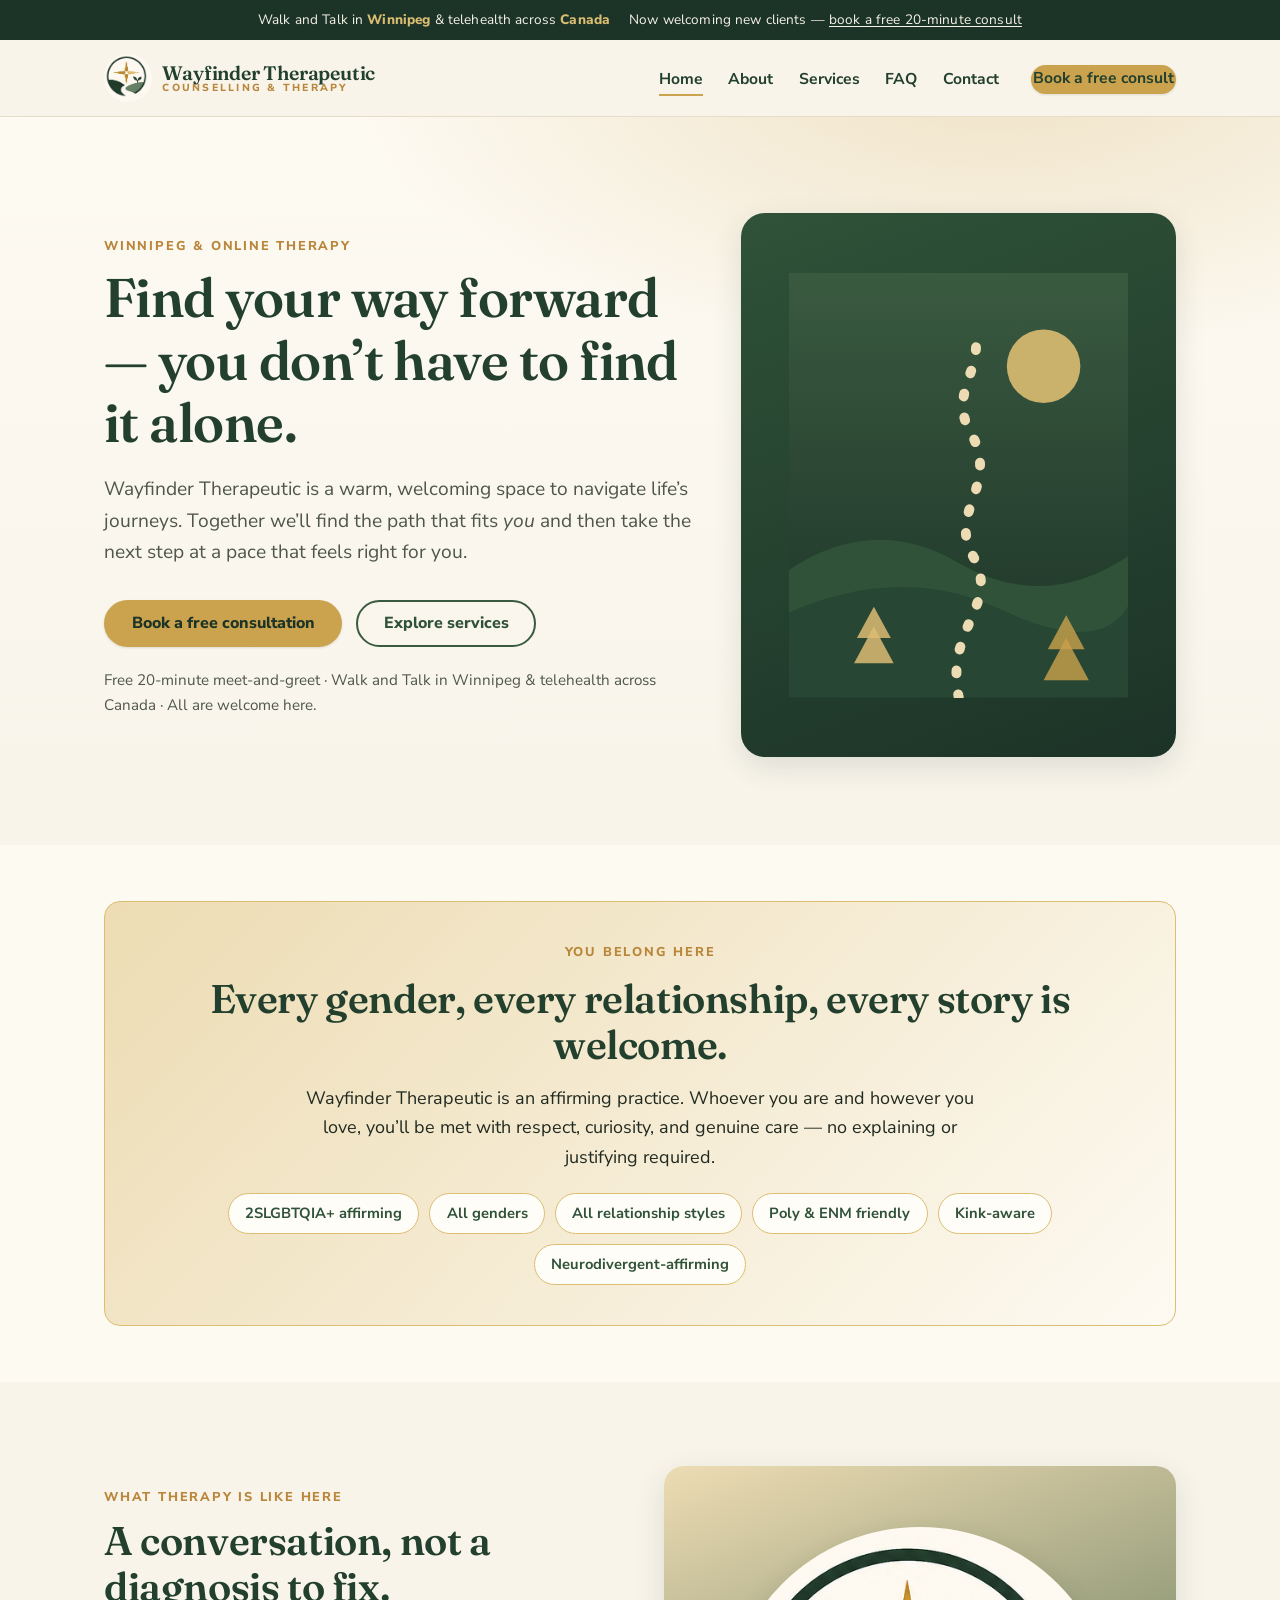
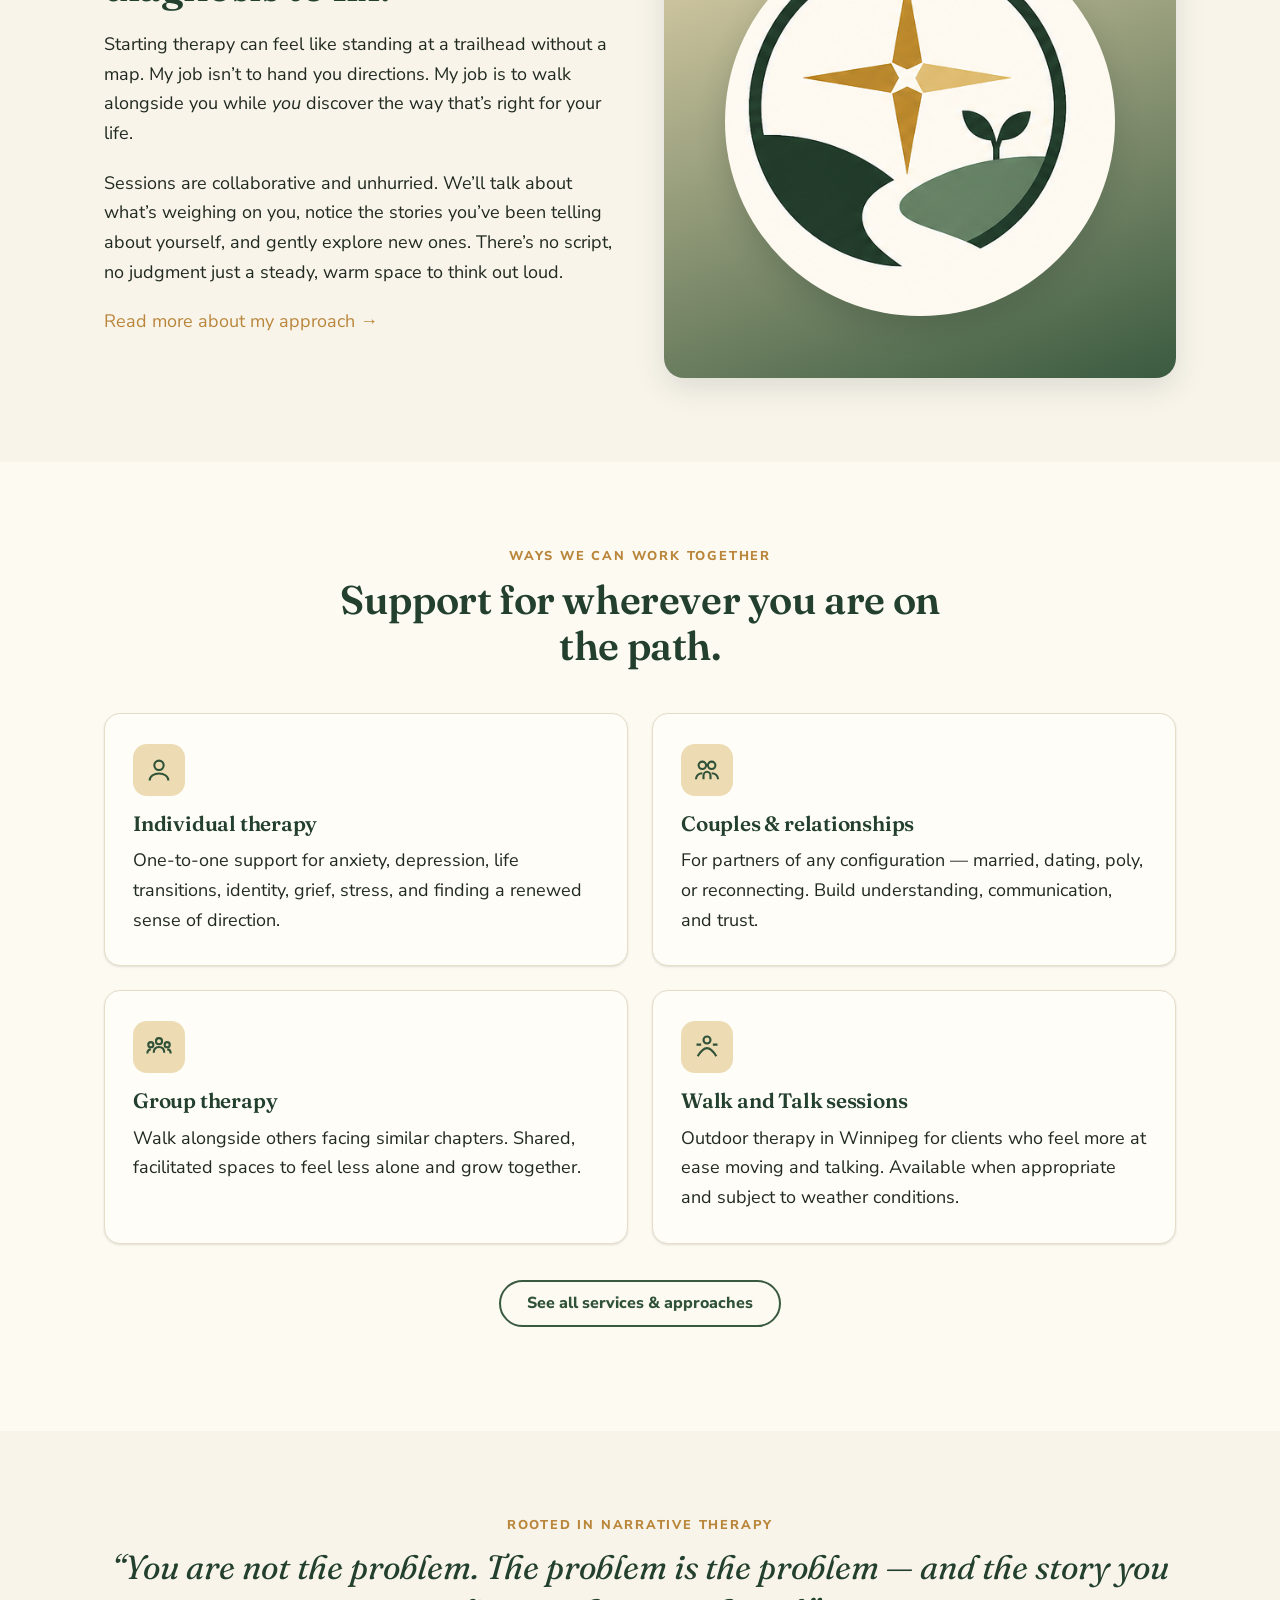
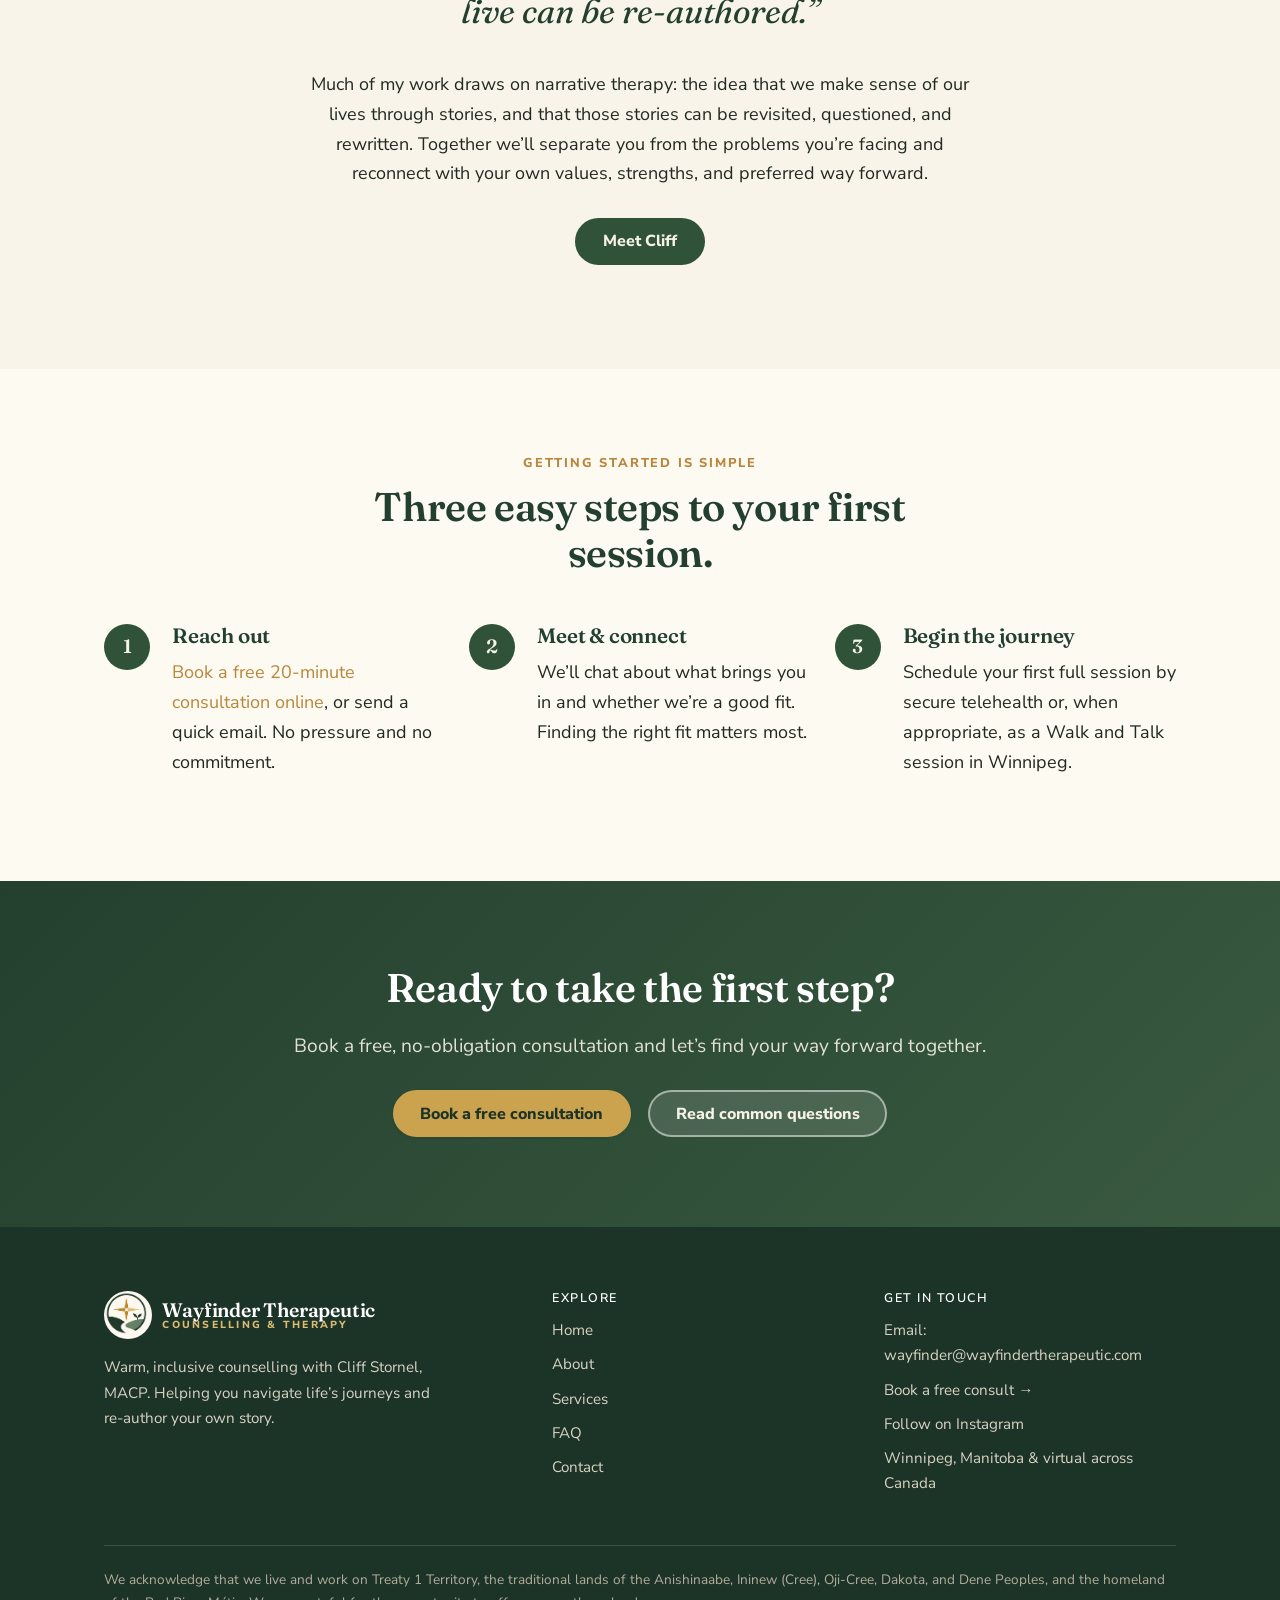
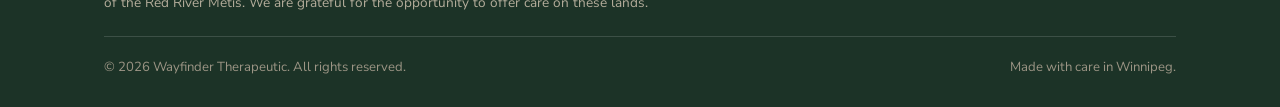
==== commit 6a193412: "Add files via upload" ====
--- a/index.html
+++ b/index.html
@@ -4,7 +4,7 @@
 <meta charset="utf-8">
 <meta name="viewport" content="width=device-width, initial-scale=1">
 <title>Wayfinder Therapeutic | Counselling in Winnipeg & Online</title>
-<meta name="description" content="Warm, inclusive counselling with Cliff Stornel, MA. Find your way forward through virtual therapy across Canada or Walk and Talk sessions in Winnipeg. Book a free consultation.">
+<meta name="description" content="Warm, inclusive counselling with Cliff Stornel, MACP. Find your way forward through virtual therapy across Canada or Walk and Talk sessions in Winnipeg. Book a free consultation.">
 <link rel="preconnect" href="https://fonts.googleapis.com">
 <link rel="preconnect" href="https://fonts.gstatic.com" crossorigin>
 <link href="https://fonts.googleapis.com/css2?family=Fraunces:ital,opsz,wght@0,9..144,400;0,9..144,500;0,9..144,600;1,9..144,500&family=Nunito+Sans:wght@400;600;700;800&display=swap" rel="stylesheet">
@@ -229,7 +229,7 @@
           <img class="logo" src="Images/wayfinder-therapeutic-emblem-v1.png" alt="">
           <span class="brand-text"><span class="brand-name">Wayfinder Therapeutic</span><span class="brand-tag">Counselling &amp; Therapy</span></span>
         </a>
-        <p style="max-width:38ch;">Warm, inclusive counselling with Cliff Stornel, MA. Helping you navigate life&rsquo;s journeys and re-author your own story.</p>
+        <p style="max-width:38ch;">Warm, inclusive counselling with Cliff Stornel, MACP. Helping you navigate life&rsquo;s journeys and re-author your own story.</p>
       </div>
       <div>
         <h4>Explore</h4>
@@ -244,7 +244,6 @@
       <div>
         <h4>Get in touch</h4>
         <ul class="footer-links">
-          <li>Phone: <a href="tel:+10000000000">[PHONE]</a></li>
           <li>Email: <a href="mailto:wayfinder@wayfindertherapeutic.com">wayfinder@wayfindertherapeutic.com</a></li>
           <li><a href="https://wayfindertherapeutic.janeapp.com" target="_blank" rel="noopener">Book a free consult &rarr;</a></li>
           <li><a href="https://www.instagram.com/wayfindertherapeutic/?hl=en" target="_blank" rel="noopener">Follow on Instagram</a></li>
